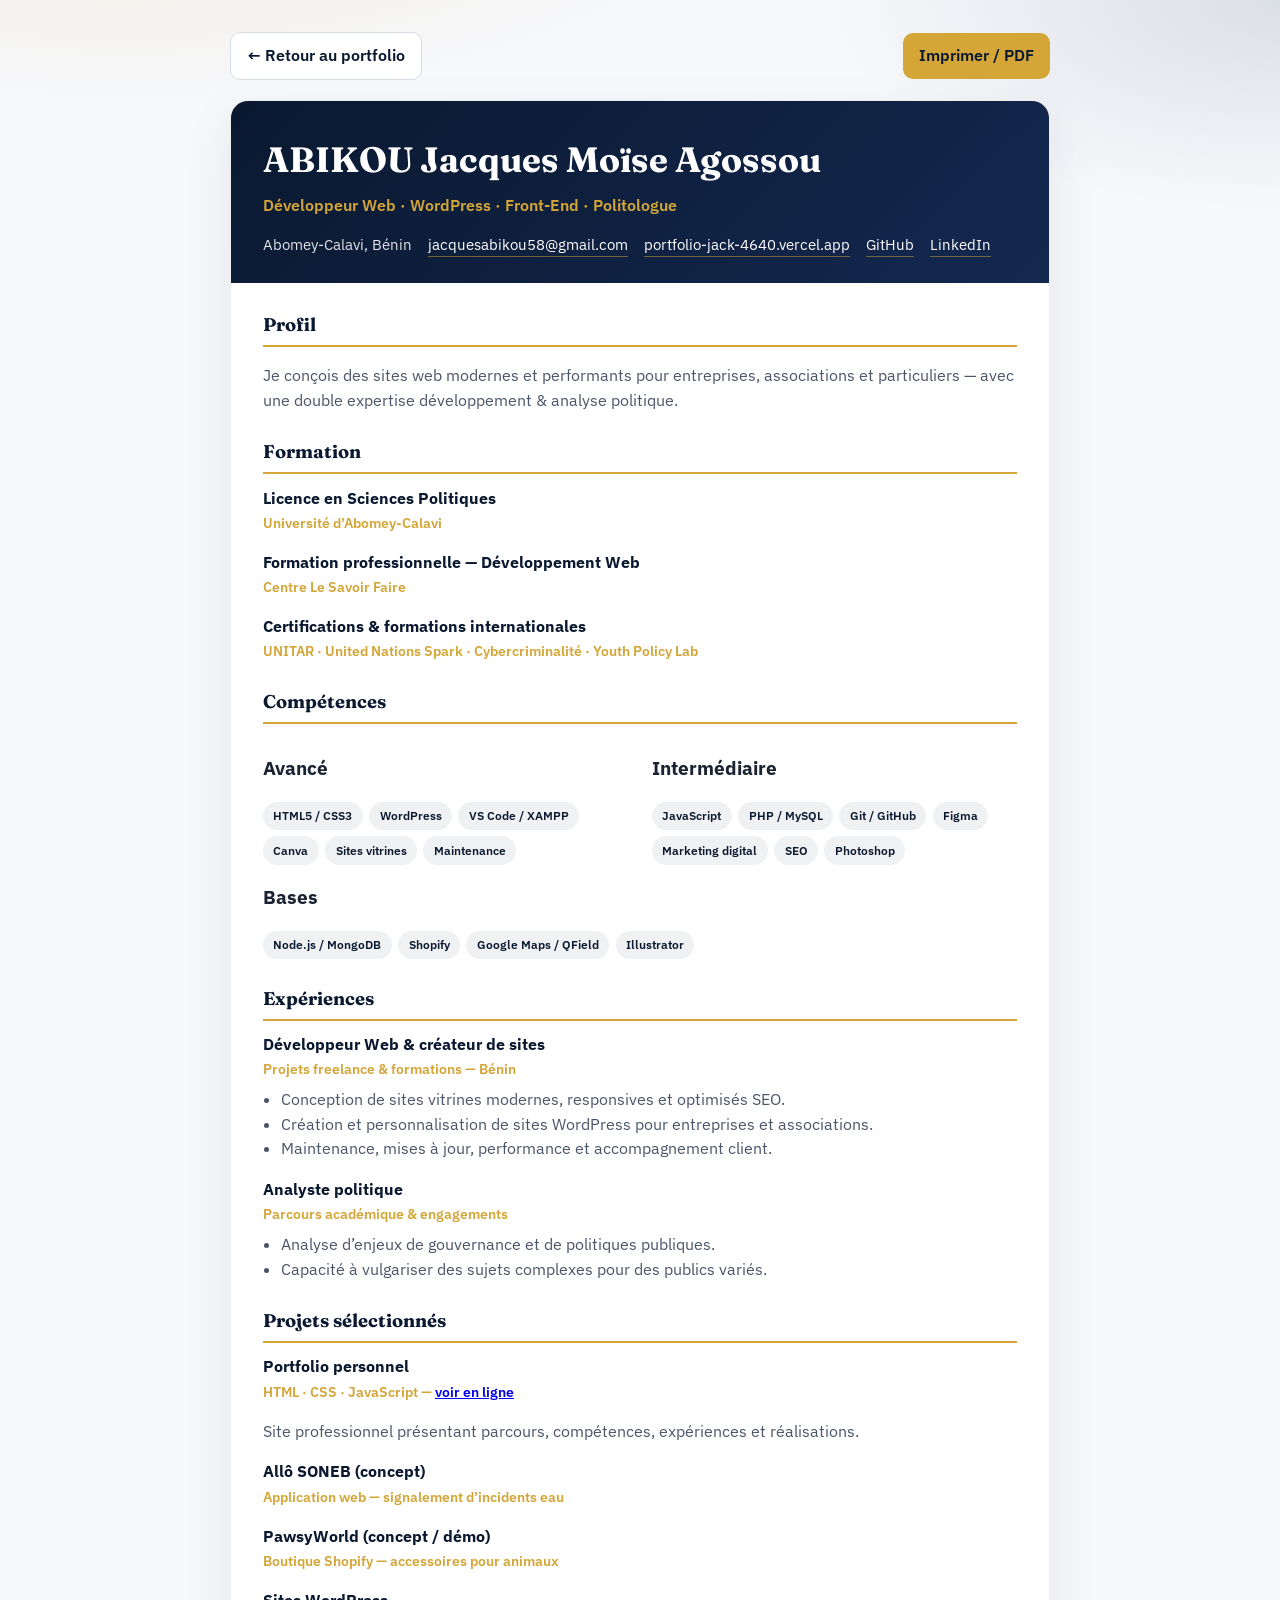
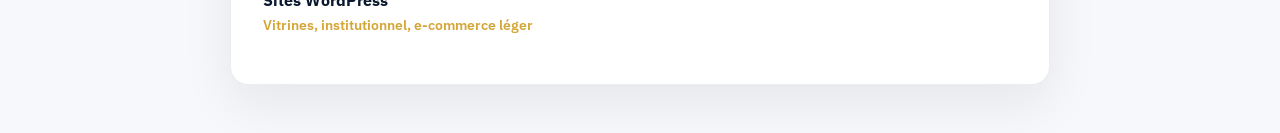
==== cv.html @ e6d64858 "fix: harden portfolio for production (SEO, form, a11y, assets)" ====
<!DOCTYPE html>
<html lang="fr">
<head>
<meta charset="UTF-8">
<meta name="viewport" content="width=device-width, initial-scale=1.0">
<title>CV — ABIKOU Jacques Moïse Agossou</title>
<meta name="description" content="CV de ABIKOU Jacques Moïse Agossou — Développeur Web, WordPress, Front-End et politologue.">
<meta name="robots" content="index,follow">
<link rel="canonical" href="https://portfolio-jack-4640.vercel.app/cv.html">
<link rel="icon" href="assets/favicon.svg" type="image/svg+xml">
<link rel="preconnect" href="https://fonts.googleapis.com">
<link rel="preconnect" href="https://fonts.gstatic.com" crossorigin>
<link href="https://fonts.googleapis.com/css2?family=Fraunces:opsz,wght@9..144,500;9..144,700&family=IBM+Plex+Sans:wght@400;500;600;700&display=swap" rel="stylesheet">
<style>
  :root{
    --navy:#0A1930;
    --navy-800:#142850;
    --gold:#D4A537;
    --text:#1a2332;
    --muted:#4B5568;
    --line:#D7DDE6;
    --bg:#f7f8fb;
  }
  *{box-sizing:border-box}
  body{
    margin:0;
    font-family:"IBM Plex Sans", system-ui, sans-serif;
    color:var(--text);
    background:
      radial-gradient(1200px 500px at 10% -10%, rgba(212,165,55,.18), transparent 55%),
      radial-gradient(900px 420px at 100% 0%, rgba(20,40,80,.12), transparent 50%),
      var(--bg);
    line-height:1.55;
  }
  .wrap{max-width:860px;margin:0 auto;padding:2rem 1.25rem 3rem}
  .toolbar{
    display:flex;flex-wrap:wrap;gap:.75rem;justify-content:space-between;align-items:center;
    margin-bottom:1.25rem;
  }
  .toolbar a, .toolbar button{
    font:inherit;font-weight:600;text-decoration:none;border:0;cursor:pointer;
    padding:.65rem 1rem;border-radius:10px;
  }
  .btn-back{background:#fff;color:var(--navy);border:1px solid var(--line)!important}
  .btn-print{background:var(--gold);color:var(--navy)}
  .cv{
    background:#fff;
    border:1px solid rgba(10,25,48,.08);
    box-shadow:0 18px 50px rgba(10,25,48,.08);
    border-radius:18px;
    overflow:hidden;
  }
  .cv-head{
    background:linear-gradient(135deg,var(--navy),var(--navy-800));
    color:#fff;
    padding:2rem 2rem 1.6rem;
  }
  .cv-head h1{
    font-family:Fraunces, Georgia, serif;
    font-size:clamp(1.6rem,3vw,2.2rem);
    margin:0 0 .35rem;
    font-weight:700;
  }
  .cv-head .role{color:var(--gold);font-weight:600;margin:0 0 1rem}
  .contact-line{
    display:flex;flex-wrap:wrap;gap:.35rem 1rem;
    font-size:.92rem;color:rgba(255,255,255,.88);
  }
  .contact-line a{color:#fff;text-decoration:none;border-bottom:1px solid rgba(212,165,55,.5)}
  .cv-body{padding:1.75rem 2rem 2rem}
  h2{
    font-family:Fraunces, Georgia, serif;
    font-size:1.15rem;
    color:var(--navy);
    margin:1.6rem 0 .7rem;
    padding-bottom:.35rem;
    border-bottom:2px solid var(--gold);
  }
  h2:first-child{margin-top:0}
  p,li{color:var(--muted)}
  ul{padding-left:1.15rem;margin:.4rem 0}
  .grid-2{display:grid;grid-template-columns:1fr 1fr;gap:1rem 1.5rem}
  .pill-row{display:flex;flex-wrap:wrap;gap:.4rem}
  .pill{
    font-size:.78rem;font-weight:600;
    padding:.28rem .65rem;border-radius:999px;
    background:rgba(10,25,48,.06);color:var(--navy);
  }
  .job{margin-bottom:1rem}
  .job h3{margin:0;font-size:1rem;color:var(--navy)}
  .job .meta{font-size:.85rem;color:var(--gold);font-weight:600;margin:.15rem 0 .35rem}
  @media (max-width:700px){
    .grid-2{grid-template-columns:1fr}
    .cv-head,.cv-body{padding:1.35rem}
  }
  @media print{
    body{background:#fff}
    .toolbar{display:none!important}
    .cv{box-shadow:none;border:none;border-radius:0}
    a{color:inherit;text-decoration:none;border:0}
    .cv-head{-webkit-print-color-adjust:exact;print-color-adjust:exact}
  }
</style>
</head>
<body>
  <div class="wrap">
    <div class="toolbar">
      <a class="btn-back" href="index.html">← Retour au portfolio</a>
      <button class="btn-print" type="button" onclick="window.print()">Imprimer / PDF</button>
    </div>

    <article class="cv">
      <header class="cv-head">
        <h1>ABIKOU Jacques Moïse Agossou</h1>
        <p class="role">Développeur Web · WordPress · Front-End · Politologue</p>
        <div class="contact-line">
          <span>Abomey-Calavi, Bénin</span>
          <a href="mailto:jacquesabikou58@gmail.com">jacquesabikou58@gmail.com</a>
          <a href="https://portfolio-jack-4640.vercel.app/">portfolio-jack-4640.vercel.app</a>
          <a href="https://github.com/abikoujacquesmoiseagossou-wq">GitHub</a>
          <a href="https://www.linkedin.com/in/jacquesmoiseabikou-abikou/">LinkedIn</a>
        </div>
      </header>

      <div class="cv-body">
        <h2>Profil</h2>
        <p>Je conçois des sites web modernes et performants pour entreprises, associations et particuliers — avec une double expertise développement &amp; analyse politique.</p>

        <h2>Formation</h2>
        <div class="job">
          <h3>Licence en Sciences Politiques</h3>
          <p class="meta">Université d’Abomey-Calavi</p>
        </div>
        <div class="job">
          <h3>Formation professionnelle — Développement Web</h3>
          <p class="meta">Centre Le Savoir Faire</p>
        </div>
        <div class="job">
          <h3>Certifications &amp; formations internationales</h3>
          <p class="meta">UNITAR · United Nations Spark · Cybercriminalité · Youth Policy Lab</p>
        </div>

        <h2>Compétences</h2>
        <div class="grid-2">
          <div>
            <h3>Avancé</h3>
            <div class="pill-row">
              <span class="pill">HTML5 / CSS3</span>
              <span class="pill">WordPress</span>
              <span class="pill">VS Code / XAMPP</span>
              <span class="pill">Canva</span>
              <span class="pill">Sites vitrines</span>
              <span class="pill">Maintenance</span>
            </div>
          </div>
          <div>
            <h3>Intermédiaire</h3>
            <div class="pill-row">
              <span class="pill">JavaScript</span>
              <span class="pill">PHP / MySQL</span>
              <span class="pill">Git / GitHub</span>
              <span class="pill">Figma</span>
              <span class="pill">Marketing digital</span>
              <span class="pill">SEO</span>
              <span class="pill">Photoshop</span>
            </div>
          </div>
        </div>
        <h3>Bases</h3>
        <div class="pill-row">
          <span class="pill">Node.js / MongoDB</span>
          <span class="pill">Shopify</span>
          <span class="pill">Google Maps / QField</span>
          <span class="pill">Illustrator</span>
        </div>

        <h2>Expériences</h2>
        <div class="job">
          <h3>Développeur Web &amp; créateur de sites</h3>
          <p class="meta">Projets freelance &amp; formations — Bénin</p>
          <ul>
            <li>Conception de sites vitrines modernes, responsives et optimisés SEO.</li>
            <li>Création et personnalisation de sites WordPress pour entreprises et associations.</li>
            <li>Maintenance, mises à jour, performance et accompagnement client.</li>
          </ul>
        </div>
        <div class="job">
          <h3>Analyste politique</h3>
          <p class="meta">Parcours académique &amp; engagements</p>
          <ul>
            <li>Analyse d’enjeux de gouvernance et de politiques publiques.</li>
            <li>Capacité à vulgariser des sujets complexes pour des publics variés.</li>
          </ul>
        </div>

        <h2>Projets sélectionnés</h2>
        <div class="job">
          <h3>Portfolio personnel</h3>
          <p class="meta">HTML · CSS · JavaScript — <a href="https://portfolio-jack-4640.vercel.app/">voir en ligne</a></p>
          <p>Site professionnel présentant parcours, compétences, expériences et réalisations.</p>
        </div>
        <div class="job">
          <h3>Allô SONEB (concept)</h3>
          <p class="meta">Application web — signalement d’incidents eau</p>
        </div>
        <div class="job">
          <h3>PawsyWorld (concept / démo)</h3>
          <p class="meta">Boutique Shopify — accessoires pour animaux</p>
        </div>
        <div class="job">
          <h3>Sites WordPress</h3>
          <p class="meta">Vitrines, institutionnel, e-commerce léger</p>
        </div>
      </div>
    </article>
  </div>
</body>
</html>
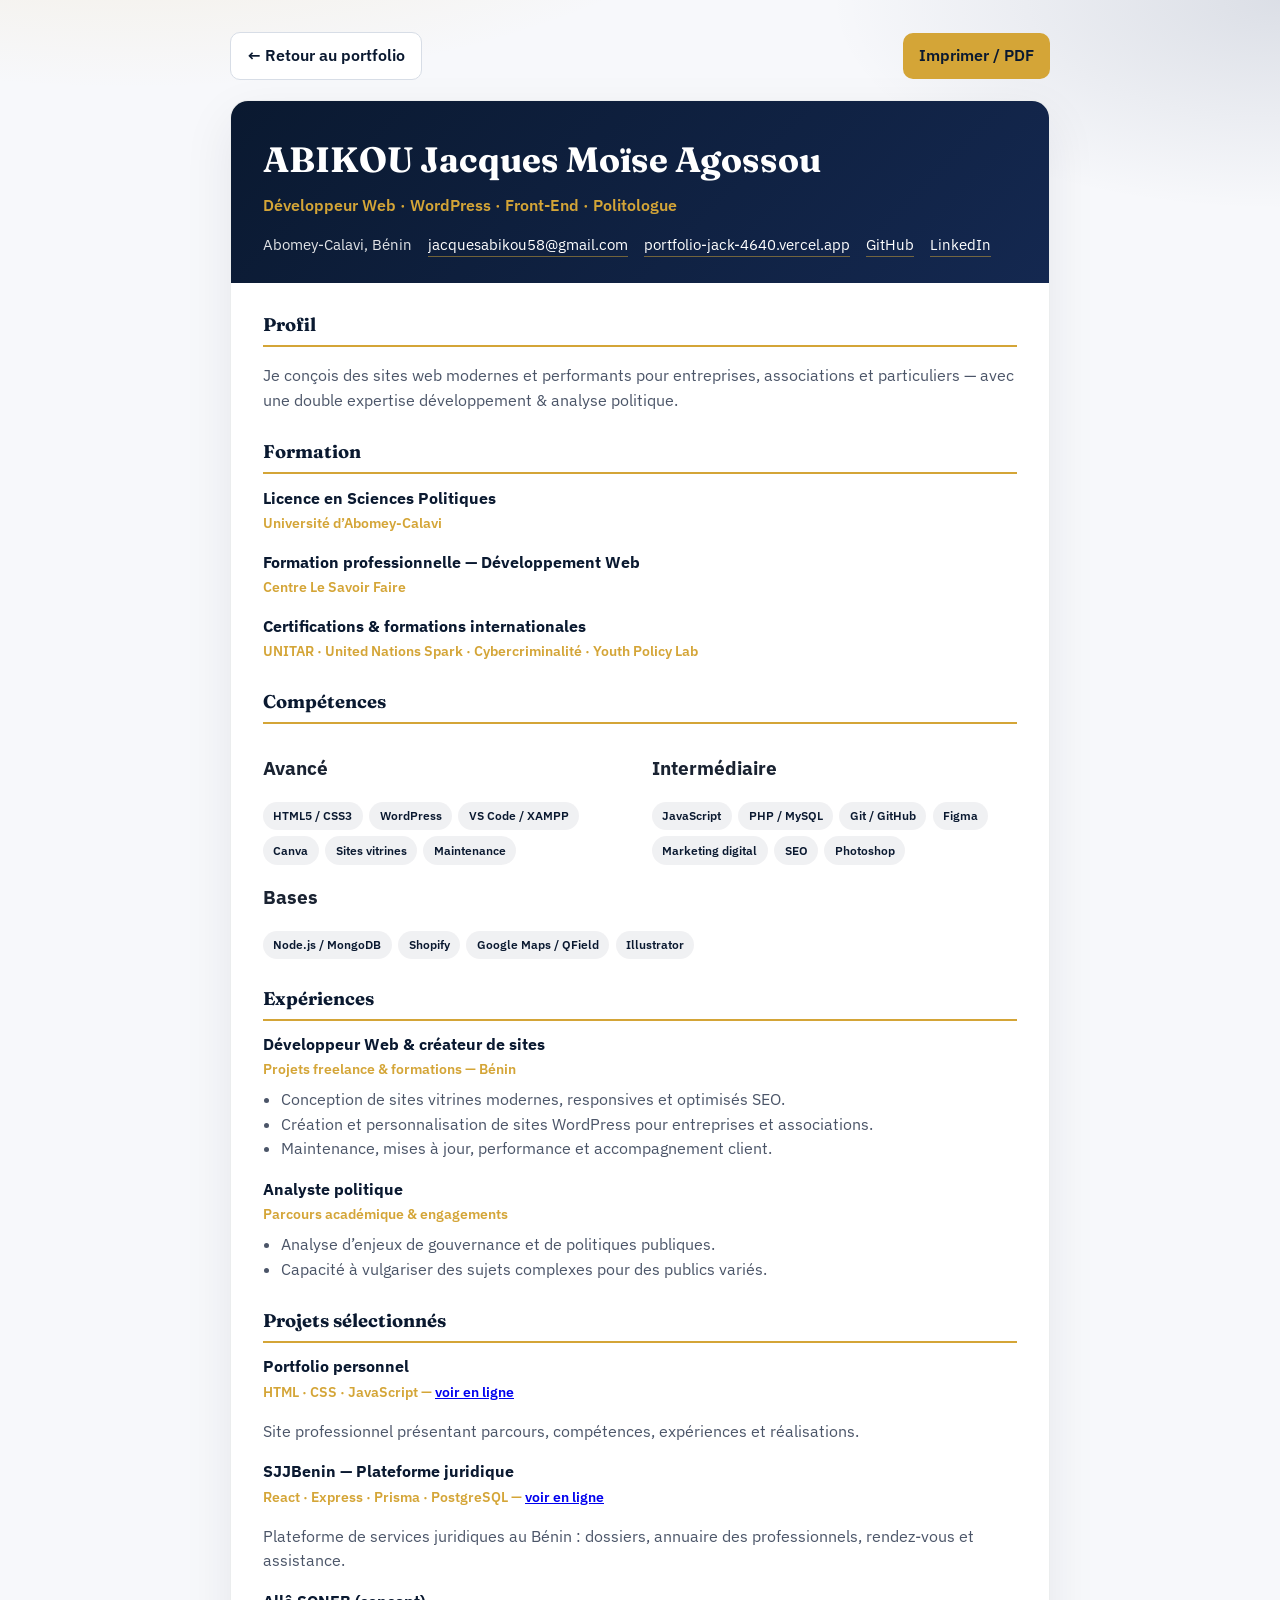
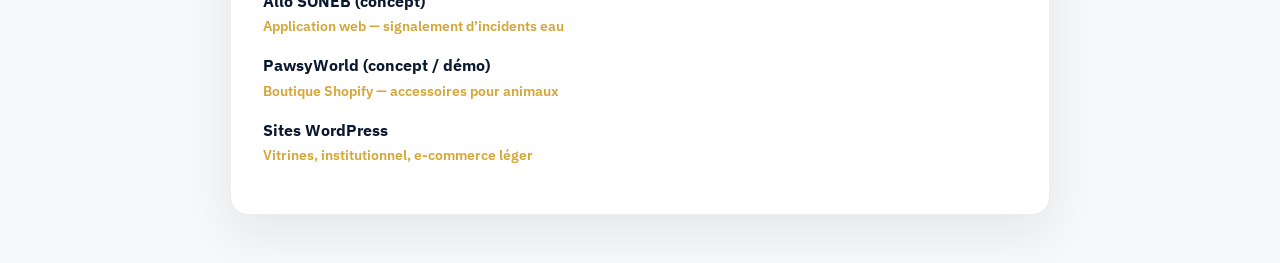
==== commit 1f61b75f: "Add SJJBenin legal platform to featured projects. Surface the live Juridiques_Project deployment so " ====
--- a/cv.html
+++ b/cv.html
@@ -200,6 +200,11 @@
           <p>Site professionnel présentant parcours, compétences, expériences et réalisations.</p>
         </div>
         <div class="job">
+          <h3>SJJBenin — Plateforme juridique</h3>
+          <p class="meta">React · Express · Prisma · PostgreSQL — <a href="https://juridiques-project.vercel.app/" target="_blank" rel="noopener">voir en ligne</a></p>
+          <p>Plateforme de services juridiques au Bénin : dossiers, annuaire des professionnels, rendez-vous et assistance.</p>
+        </div>
+        <div class="job">
           <h3>Allô SONEB (concept)</h3>
           <p class="meta">Application web — signalement d’incidents eau</p>
         </div>
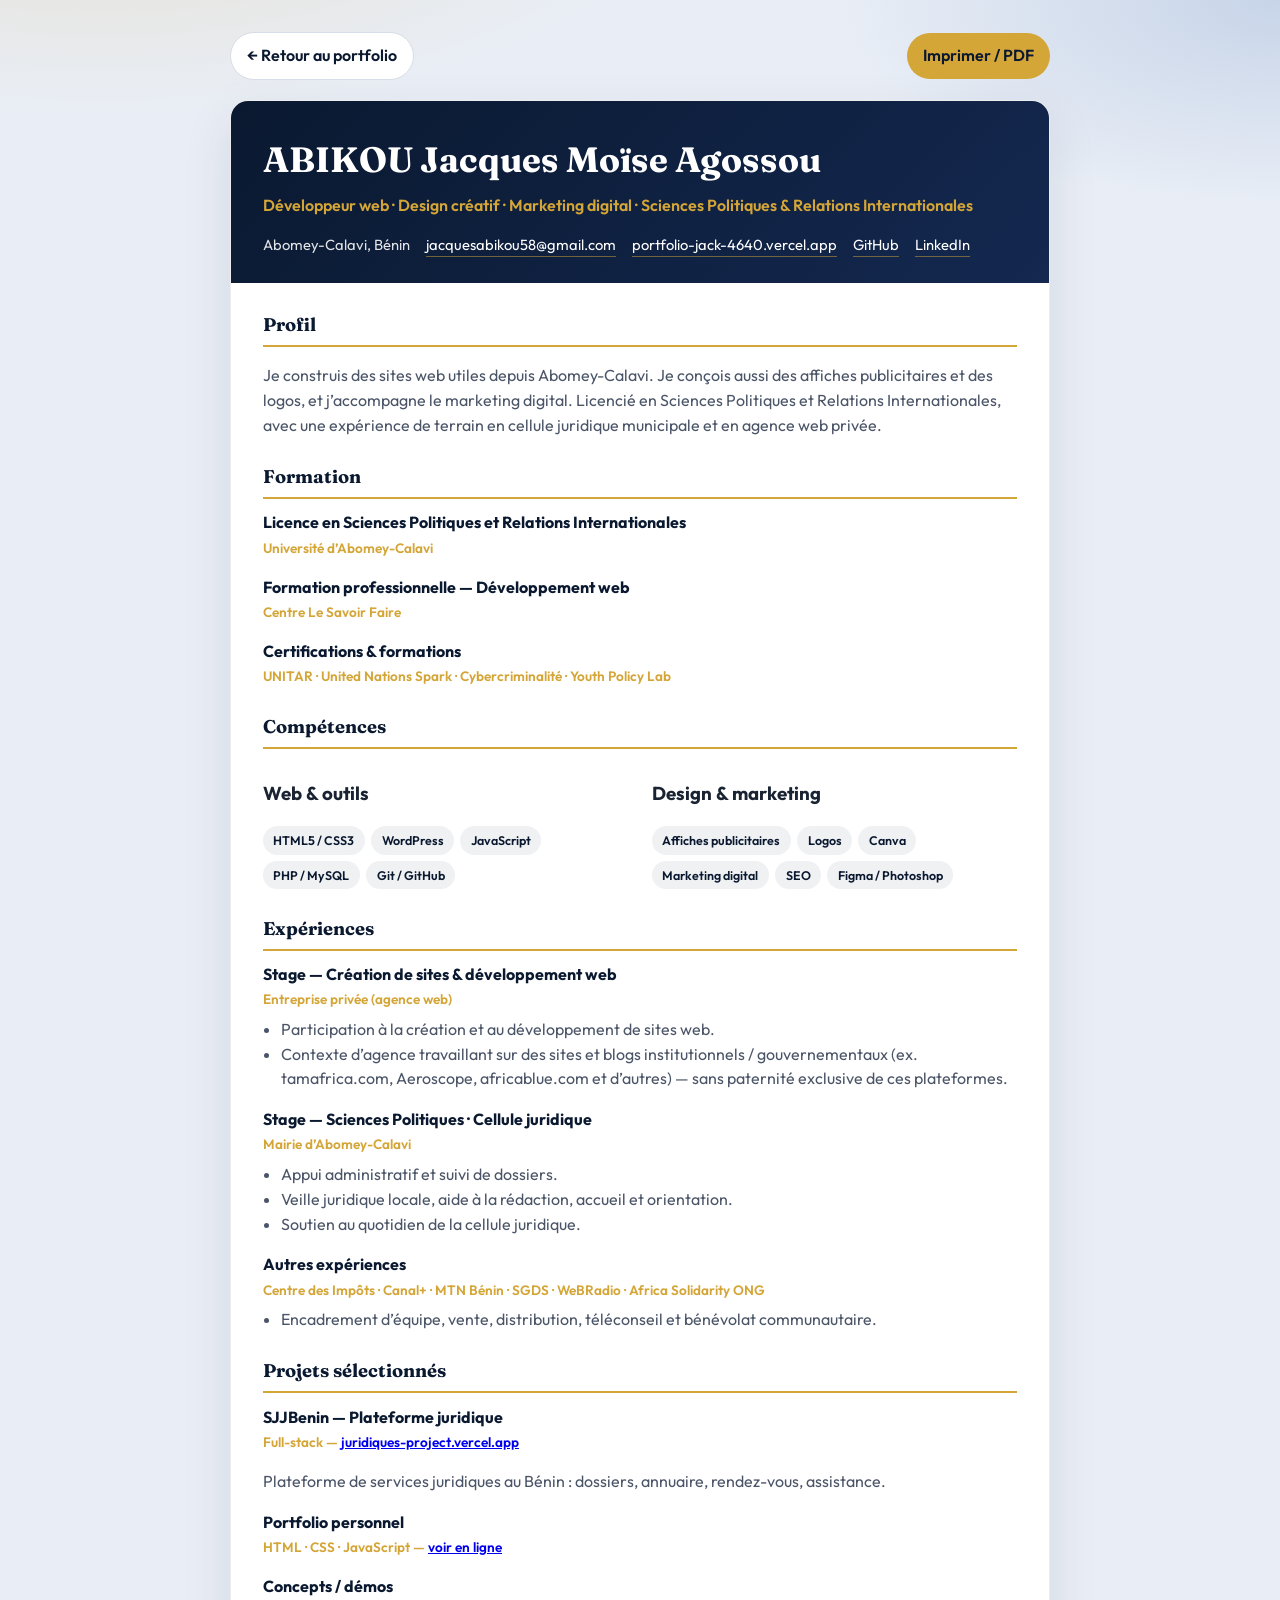
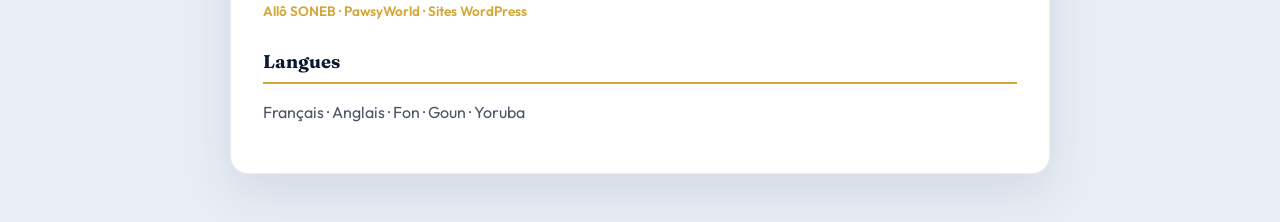
==== commit cda147e5: "Rebuild portfolio with atmospheric design, accurate bio, and motion." ====
--- a/cv.html
+++ b/cv.html
@@ -4,13 +4,13 @@
 <meta charset="UTF-8">
 <meta name="viewport" content="width=device-width, initial-scale=1.0">
 <title>CV — ABIKOU Jacques Moïse Agossou</title>
-<meta name="description" content="CV de ABIKOU Jacques Moïse Agossou — Développeur Web, WordPress, Front-End et politologue.">
+<meta name="description" content="CV de ABIKOU Jacques Moïse Agossou — Développeur web, design créatif, marketing digital, Sciences Politiques et Relations Internationales.">
 <meta name="robots" content="index,follow">
 <link rel="canonical" href="https://portfolio-jack-4640.vercel.app/cv.html">
 <link rel="icon" href="assets/favicon.svg" type="image/svg+xml">
 <link rel="preconnect" href="https://fonts.googleapis.com">
 <link rel="preconnect" href="https://fonts.gstatic.com" crossorigin>
-<link href="https://fonts.googleapis.com/css2?family=Fraunces:opsz,wght@9..144,500;9..144,700&family=IBM+Plex+Sans:wght@400;500;600;700&display=swap" rel="stylesheet">
+<link href="https://fonts.googleapis.com/css2?family=Fraunces:opsz,wght@9..144,500;9..144,700&family=Outfit:wght@400;500;600;700&display=swap" rel="stylesheet">
 <style>
   :root{
     --navy:#0A1930;
@@ -19,16 +19,16 @@
     --text:#1a2332;
     --muted:#4B5568;
     --line:#D7DDE6;
-    --bg:#f7f8fb;
+    --bg:#E9EEF6;
   }
   *{box-sizing:border-box}
   body{
     margin:0;
-    font-family:"IBM Plex Sans", system-ui, sans-serif;
+    font-family:Outfit, system-ui, sans-serif;
     color:var(--text);
     background:
-      radial-gradient(1200px 500px at 10% -10%, rgba(212,165,55,.18), transparent 55%),
-      radial-gradient(900px 420px at 100% 0%, rgba(20,40,80,.12), transparent 50%),
+      radial-gradient(1100px 480px at 8% -8%, rgba(212,165,55,.2), transparent 55%),
+      radial-gradient(900px 420px at 100% 0%, rgba(46,94,170,.18), transparent 50%),
       var(--bg);
     line-height:1.55;
   }
@@ -39,14 +39,14 @@
   }
   .toolbar a, .toolbar button{
     font:inherit;font-weight:600;text-decoration:none;border:0;cursor:pointer;
-    padding:.65rem 1rem;border-radius:10px;
+    padding:.65rem 1rem;border-radius:999px;
   }
   .btn-back{background:#fff;color:var(--navy);border:1px solid var(--line)!important}
   .btn-print{background:var(--gold);color:var(--navy)}
   .cv{
     background:#fff;
     border:1px solid rgba(10,25,48,.08);
-    box-shadow:0 18px 50px rgba(10,25,48,.08);
+    box-shadow:0 18px 50px rgba(10,25,48,.1);
     border-radius:18px;
     overflow:hidden;
   }
@@ -87,7 +87,7 @@
     background:rgba(10,25,48,.06);color:var(--navy);
   }
   .job{margin-bottom:1rem}
-  .job h3{margin:0;font-size:1rem;color:var(--navy)}
+  .job h3{margin:0;font-size:1rem;color:var(--navy);font-family:Outfit,sans-serif}
   .job .meta{font-size:.85rem;color:var(--gold);font-weight:600;margin:.15rem 0 .35rem}
   @media (max-width:700px){
     .grid-2{grid-template-columns:1fr}
@@ -112,7 +112,7 @@
     <article class="cv">
       <header class="cv-head">
         <h1>ABIKOU Jacques Moïse Agossou</h1>
-        <p class="role">Développeur Web · WordPress · Front-End · Politologue</p>
+        <p class="role">Développeur web · Design créatif · Marketing digital · Sciences Politiques &amp; Relations Internationales</p>
         <div class="contact-line">
           <span>Abomey-Calavi, Bénin</span>
           <a href="mailto:jacquesabikou58@gmail.com">jacquesabikou58@gmail.com</a>
@@ -124,98 +124,90 @@
 
       <div class="cv-body">
         <h2>Profil</h2>
-        <p>Je conçois des sites web modernes et performants pour entreprises, associations et particuliers — avec une double expertise développement &amp; analyse politique.</p>
+        <p>Je construis des sites web utiles depuis Abomey-Calavi. Je conçois aussi des affiches publicitaires et des logos, et j’accompagne le marketing digital. Licencié en Sciences Politiques et Relations Internationales, avec une expérience de terrain en cellule juridique municipale et en agence web privée.</p>
 
         <h2>Formation</h2>
         <div class="job">
-          <h3>Licence en Sciences Politiques</h3>
+          <h3>Licence en Sciences Politiques et Relations Internationales</h3>
           <p class="meta">Université d’Abomey-Calavi</p>
         </div>
         <div class="job">
-          <h3>Formation professionnelle — Développement Web</h3>
+          <h3>Formation professionnelle — Développement web</h3>
           <p class="meta">Centre Le Savoir Faire</p>
         </div>
         <div class="job">
-          <h3>Certifications &amp; formations internationales</h3>
+          <h3>Certifications &amp; formations</h3>
           <p class="meta">UNITAR · United Nations Spark · Cybercriminalité · Youth Policy Lab</p>
         </div>
 
         <h2>Compétences</h2>
         <div class="grid-2">
           <div>
-            <h3>Avancé</h3>
+            <h3>Web &amp; outils</h3>
             <div class="pill-row">
               <span class="pill">HTML5 / CSS3</span>
               <span class="pill">WordPress</span>
-              <span class="pill">VS Code / XAMPP</span>
-              <span class="pill">Canva</span>
-              <span class="pill">Sites vitrines</span>
-              <span class="pill">Maintenance</span>
+              <span class="pill">JavaScript</span>
+              <span class="pill">PHP / MySQL</span>
+              <span class="pill">Git / GitHub</span>
             </div>
           </div>
           <div>
-            <h3>Intermédiaire</h3>
+            <h3>Design &amp; marketing</h3>
             <div class="pill-row">
-              <span class="pill">JavaScript</span>
-              <span class="pill">PHP / MySQL</span>
-              <span class="pill">Git / GitHub</span>
-              <span class="pill">Figma</span>
+              <span class="pill">Affiches publicitaires</span>
+              <span class="pill">Logos</span>
+              <span class="pill">Canva</span>
               <span class="pill">Marketing digital</span>
               <span class="pill">SEO</span>
-              <span class="pill">Photoshop</span>
+              <span class="pill">Figma / Photoshop</span>
             </div>
           </div>
         </div>
-        <h3>Bases</h3>
-        <div class="pill-row">
-          <span class="pill">Node.js / MongoDB</span>
-          <span class="pill">Shopify</span>
-          <span class="pill">Google Maps / QField</span>
-          <span class="pill">Illustrator</span>
-        </div>
 
         <h2>Expériences</h2>
         <div class="job">
-          <h3>Développeur Web &amp; créateur de sites</h3>
-          <p class="meta">Projets freelance &amp; formations — Bénin</p>
+          <h3>Stage — Création de sites &amp; développement web</h3>
+          <p class="meta">Entreprise privée (agence web)</p>
           <ul>
-            <li>Conception de sites vitrines modernes, responsives et optimisés SEO.</li>
-            <li>Création et personnalisation de sites WordPress pour entreprises et associations.</li>
-            <li>Maintenance, mises à jour, performance et accompagnement client.</li>
+            <li>Participation à la création et au développement de sites web.</li>
+            <li>Contexte d’agence travaillant sur des sites et blogs institutionnels / gouvernementaux (ex. tamafrica.com, Aeroscope, africablue.com et d’autres) — sans paternité exclusive de ces plateformes.</li>
           </ul>
         </div>
         <div class="job">
-          <h3>Analyste politique</h3>
-          <p class="meta">Parcours académique &amp; engagements</p>
+          <h3>Stage — Sciences Politiques · Cellule juridique</h3>
+          <p class="meta">Mairie d’Abomey-Calavi</p>
           <ul>
-            <li>Analyse d’enjeux de gouvernance et de politiques publiques.</li>
-            <li>Capacité à vulgariser des sujets complexes pour des publics variés.</li>
+            <li>Appui administratif et suivi de dossiers.</li>
+            <li>Veille juridique locale, aide à la rédaction, accueil et orientation.</li>
+            <li>Soutien au quotidien de la cellule juridique.</li>
           </ul>
         </div>
+        <div class="job">
+          <h3>Autres expériences</h3>
+          <p class="meta">Centre des Impôts · Canal+ · MTN Bénin · SGDS · WeBRadio · Africa Solidarity ONG</p>
+          <ul>
+            <li>Encadrement d’équipe, vente, distribution, téléconseil et bénévolat communautaire.</li>
+          </ul>
+        </div>
 
         <h2>Projets sélectionnés</h2>
+        <div class="job">
+          <h3>SJJBenin — Plateforme juridique</h3>
+          <p class="meta">Full-stack — <a href="https://juridiques-project.vercel.app/" target="_blank" rel="noopener">juridiques-project.vercel.app</a></p>
+          <p>Plateforme de services juridiques au Bénin : dossiers, annuaire, rendez-vous, assistance.</p>
+        </div>
         <div class="job">
           <h3>Portfolio personnel</h3>
           <p class="meta">HTML · CSS · JavaScript — <a href="https://portfolio-jack-4640.vercel.app/">voir en ligne</a></p>
-          <p>Site professionnel présentant parcours, compétences, expériences et réalisations.</p>
-        </div>
-        <div class="job">
-          <h3>SJJBenin — Plateforme juridique</h3>
-          <p class="meta">React · Express · Prisma · PostgreSQL — <a href="https://juridiques-project.vercel.app/" target="_blank" rel="noopener">voir en ligne</a></p>
-          <p>Plateforme de services juridiques au Bénin : dossiers, annuaire des professionnels, rendez-vous et assistance.</p>
-        </div>
-        <div class="job">
-          <h3>Allô SONEB (concept)</h3>
-          <p class="meta">Application web — signalement d’incidents eau</p>
-        </div>
-        <div class="job">
-          <h3>PawsyWorld (concept / démo)</h3>
-          <p class="meta">Boutique Shopify — accessoires pour animaux</p>
-        </div>
-        <div class="job">
-          <h3>Sites WordPress</h3>
-          <p class="meta">Vitrines, institutionnel, e-commerce léger</p>
-        </div>
+        </div>
+        <div class="job">
+          <h3>Concepts / démos</h3>
+          <p class="meta">Allô SONEB · PawsyWorld · Sites WordPress</p>
+        </div>
+
+        <h2>Langues</h2>
+        <p>Français · Anglais · Fon · Goun · Yoruba</p>
       </div>
     </article>
   </div>
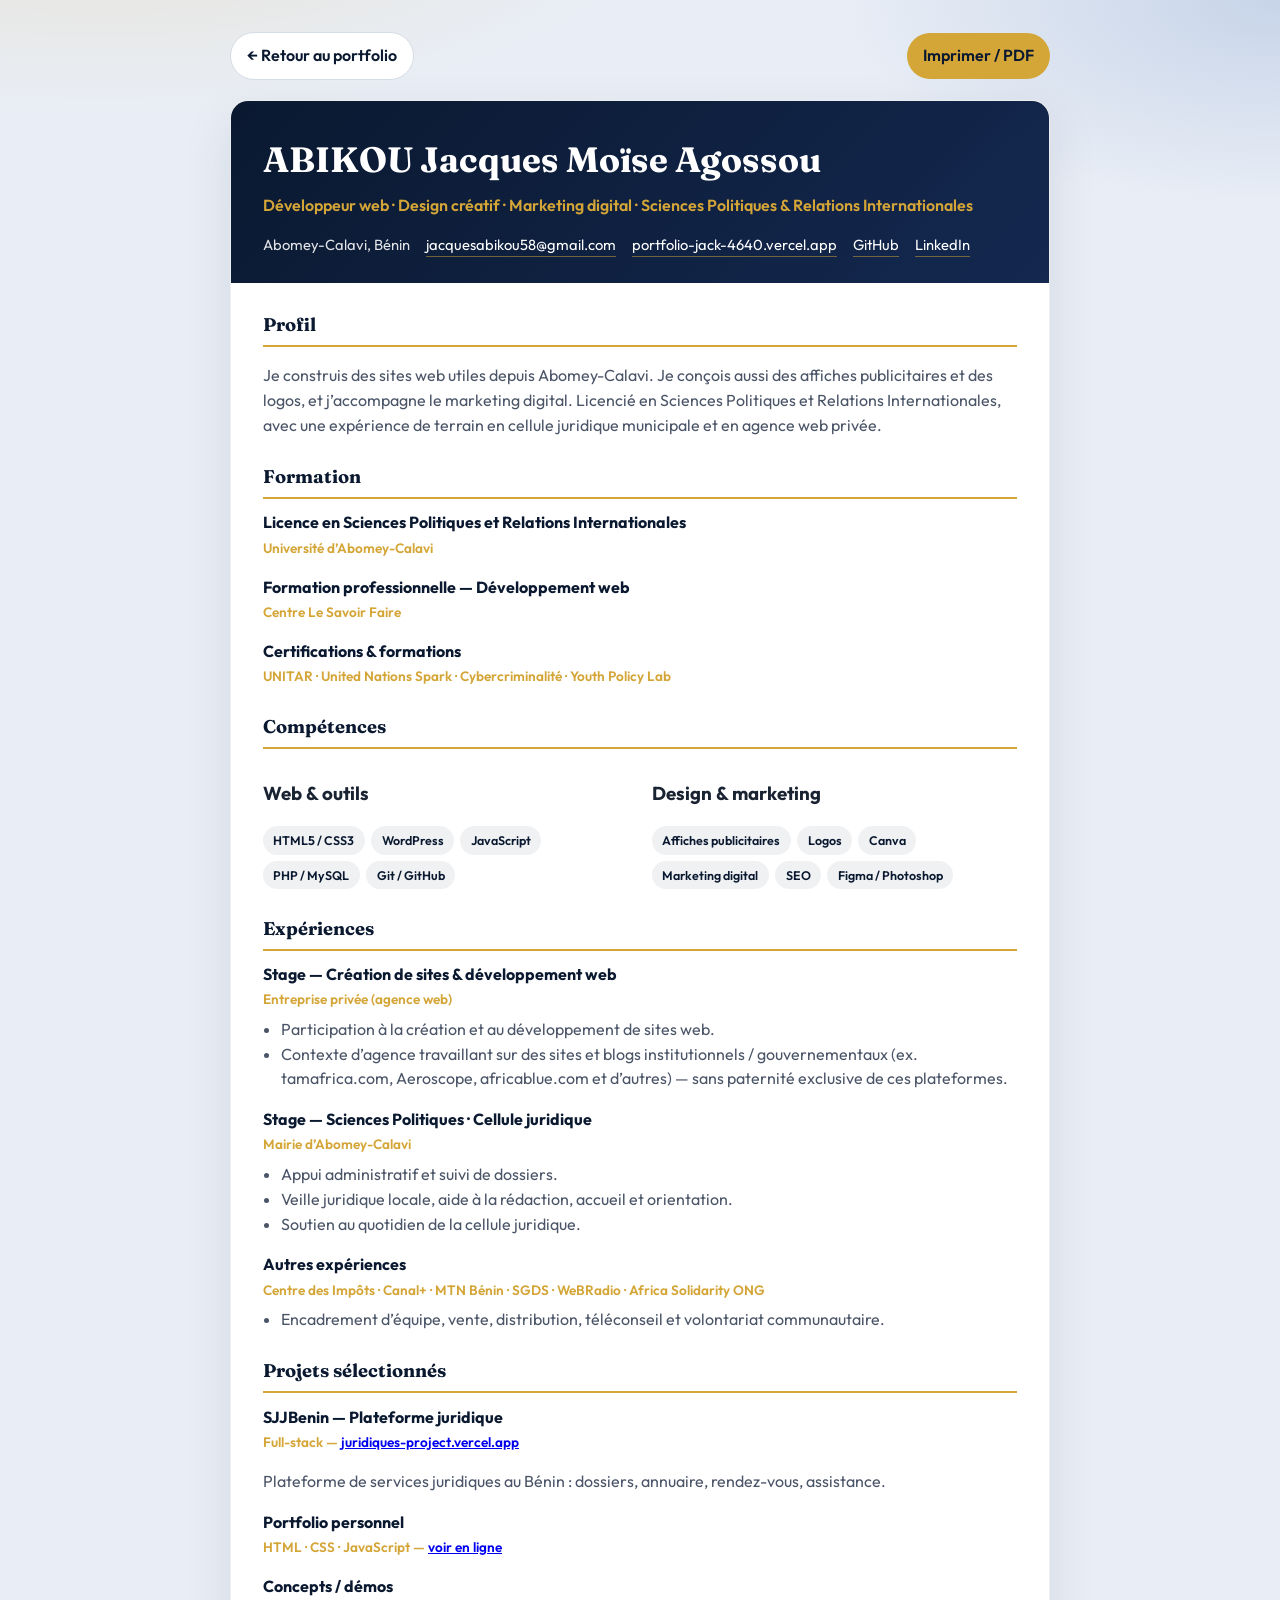
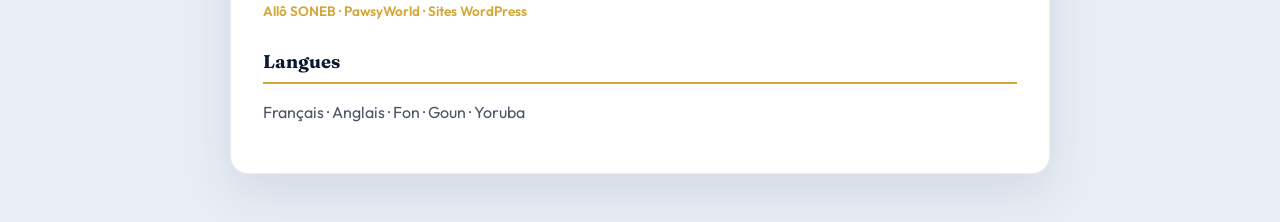
==== commit 67e65c54: "Revise about presentation, volontariat wording, and services lead. Clarify Africa Solidarity as volo" ====
--- a/cv.html
+++ b/cv.html
@@ -187,7 +187,7 @@
           <h3>Autres expériences</h3>
           <p class="meta">Centre des Impôts · Canal+ · MTN Bénin · SGDS · WeBRadio · Africa Solidarity ONG</p>
           <ul>
-            <li>Encadrement d’équipe, vente, distribution, téléconseil et bénévolat communautaire.</li>
+            <li>Encadrement d’équipe, vente, distribution, téléconseil et volontariat communautaire.</li>
           </ul>
         </div>
 
